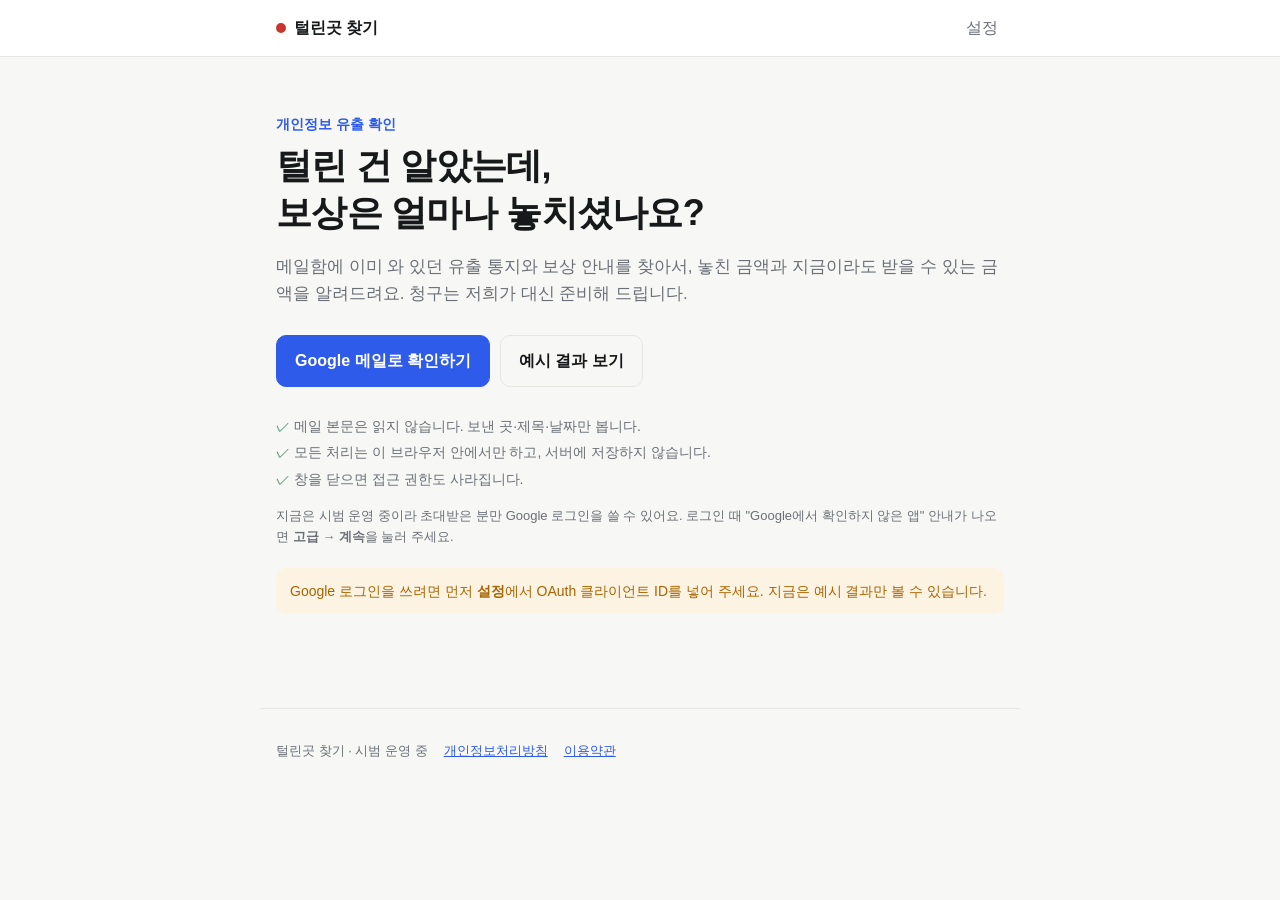
==== index.html @ cf5280b8 "털린곳 찾기 시범 운영판 Co-Authored-By: Claude Opus 5.5 <noreply@anthropic.com>" ====
<!doctype html>
<html lang="ko">
<head>
  <meta charset="utf-8" />
  <meta name="viewport" content="width=device-width, initial-scale=1" />
  <title>털린곳 찾기</title>
  <link rel="stylesheet" href="styles.css" />
  <script src="config.js"></script>
  <script src="breaches.js"></script>
  <script src="https://accounts.google.com/gsi/client" async defer></script>
</head>
<body>
  <header class="top">
    <div class="wrap top-inner">
      <div class="brand"><span class="dot"></span>털린곳 찾기</div>
      <button class="link" id="btn-settings" type="button">설정</button>
    </div>
  </header>

  <main class="wrap">
    <!-- 시작 화면 -->
    <section id="view-start" class="hero">
      <p class="eyebrow">개인정보 유출 확인</p>
      <h1>털린 건 알았는데,<br />보상은 얼마나 놓치셨나요?</h1>
      <p class="lead">메일함에 이미 와 있던 유출 통지와 보상 안내를 찾아서, 놓친 금액과 지금이라도 받을 수 있는 금액을 알려드려요. 청구는 저희가 대신 준비해 드립니다.</p>
      <div class="cta">
        <button class="btn primary" id="btn-google" type="button">Google 메일로 확인하기</button>
        <button class="btn ghost" id="btn-demo" type="button">예시 결과 보기</button>
      </div>
      <ul class="promise">
        <li>메일 본문은 읽지 않습니다. 보낸 곳·제목·날짜만 봅니다.</li>
        <li>모든 처리는 이 브라우저 안에서만 하고, 서버에 저장하지 않습니다.</li>
        <li>창을 닫으면 접근 권한도 사라집니다.</li>
      </ul>
      <p class="trial">지금은 시범 운영 중이라 초대받은 분만 Google 로그인을 쓸 수 있어요. 로그인 때 "Google에서 확인하지 않은 앱" 안내가 나오면 <b>고급 → 계속</b>을 눌러 주세요.</p>
      <p class="warn" id="setup-warn" hidden>Google 로그인을 쓰려면 먼저 <b>설정</b>에서 OAuth 클라이언트 ID를 넣어 주세요. 지금은 예시 결과만 볼 수 있습니다.</p>
    </section>

    <!-- 진행 화면 -->
    <section id="view-progress" hidden>
      <h2>메일함을 확인하고 있어요</h2>
      <div class="bar"><div class="bar-fill" id="bar-fill"></div></div>
      <p class="muted" id="progress-text">준비 중…</p>
    </section>

    <!-- 결과 화면 -->
    <section id="view-result" hidden>
      <div class="summary" id="summary"></div>
      <div id="groups"></div>
      <p class="fine">사건 정보는 샘플 데이터입니다. "가입돼 있었음"은 사고 전에 그 서비스의 메일을 받은 기록이 있다는 뜻이며, 실제 유출 대상인지는 각 회사의 조회 서비스로 확인해야 합니다.</p>
      <button class="btn ghost" id="btn-again" type="button">처음으로</button>
    </section>
  </main>

  <!-- 설정 -->
  <dialog id="dlg-settings">
    <form method="dialog" class="dlg">
      <h3>설정</h3>
      <label for="in-name">문의 메일에 쓸 이름</label>
      <input id="in-name" type="text" placeholder="홍길동" autocomplete="name" />
      <p class="muted small">이름은 이 브라우저에만 저장됩니다.</p>
      <div id="client-box">
        <label for="in-client">Google OAuth 클라이언트 ID (개발용)</label>
        <input id="in-client" type="text" placeholder="xxxx.apps.googleusercontent.com" autocomplete="off" />
      </div>
      <div class="dlg-actions">
        <button class="btn ghost" value="cancel">닫기</button>
        <button class="btn primary" id="btn-save" value="save">저장</button>
      </div>
    </form>
  </dialog>

  <!-- 청구 도움 -->
  <dialog id="dlg-help">
    <div class="dlg wide">
      <div class="dlg-top">
        <div>
          <h3 id="help-title">문의 메일을 보낼게요</h3>
          <p class="muted small" id="help-from"></p>
        </div>
        <button class="link" id="btn-help-close" type="button" aria-label="닫기">닫기</button>
      </div>
      <p class="small">각 회사에 <b>개인정보 열람 요구</b>(법정 회신 기한 10일)와 보상 문의를 함께 보냅니다. 회신이 오면 '내 문의 현황'에서 알려드리고, 기한이 지나면 신고까지 도와드려요.</p>
      <div id="step-bar" class="step-bar" hidden></div>
      <div id="mail-list"></div>
      <div class="dlg-actions" id="help-actions">
        <button class="btn ghost" id="btn-step" type="button">하나씩 확인하며 보내기</button>
        <button class="btn primary" id="btn-send-all" type="button">한 번에 모두 보내기</button>
      </div>
      <div class="dlg-actions" id="step-actions" hidden>
        <button class="btn ghost" id="btn-skip" type="button">건너뛰기</button>
        <button class="btn primary" id="btn-send-one" type="button">이 메일 보내기</button>
      </div>
    </div>
  </dialog>

  <footer class="foot wrap">
    <span>털린곳 찾기 · 시범 운영 중</span>
    <a href="privacy.html">개인정보처리방침</a>
    <a href="terms.html">이용약관</a>
  </footer>

  <div class="toast" id="toast" hidden></div>
  <script src="app.js"></script>
</body>
</html>
---- styles.css ----
:root {
  --bg: #f7f7f5;
  --surface: #ffffff;
  --text: #17181a;
  --muted: #6b6f76;
  --line: #e5e5e2;
  --accent: #2f5bea;
  --accent-ink: #ffffff;
  --red: #c8372d;
  --red-bg: #fdeceb;
  --amber: #a86400;
  --amber-bg: #fdf3e2;
  --green: #1f7a4d;
  --green-bg: #e7f5ee;
  --gray-bg: #f0f0ee;
  --radius: 12px;
}
@media (prefers-color-scheme: dark) {
  :root {
    --bg: #121315;
    --surface: #1b1c1f;
    --text: #ecedee;
    --muted: #9a9ea6;
    --line: #2c2e33;
    --accent: #6b8cff;
    --accent-ink: #0d0f14;
    --red: #ff8077;
    --red-bg: #3a1d1b;
    --amber: #f0b45a;
    --amber-bg: #34280f;
    --green: #6fd3a0;
    --green-bg: #15301f;
    --gray-bg: #24262a;
  }
}
* { box-sizing: border-box; }
body {
  margin: 0;
  background: var(--bg);
  color: var(--text);
  font-family: "Pretendard", -apple-system, BlinkMacSystemFont, "Apple SD Gothic Neo", "Noto Sans KR", sans-serif;
  line-height: 1.6;
  -webkit-font-smoothing: antialiased;
}
.wrap { max-width: 760px; margin: 0 auto; padding: 0 16px; }
.top { border-bottom: 1px solid var(--line); background: var(--surface); }
.top-inner { display: flex; align-items: center; justify-content: space-between; height: 56px; }
.brand { font-weight: 700; display: flex; align-items: center; gap: 8px; }
.dot { width: 10px; height: 10px; border-radius: 50%; background: var(--red); }
.link { background: none; border: 0; color: var(--muted); cursor: pointer; font: inherit; }

.hero { padding: 56px 0 40px; }
.eyebrow { color: var(--accent); font-weight: 600; font-size: 14px; margin: 0 0 8px; }
h1 { font-size: clamp(26px, 5vw, 36px); line-height: 1.3; margin: 0 0 16px; letter-spacing: -0.02em; }
h2 { font-size: 20px; margin: 40px 0 16px; }
.lead { color: var(--muted); font-size: 17px; margin: 0 0 28px; }
.cta { display: flex; gap: 10px; flex-wrap: wrap; }
.btn { font: inherit; font-weight: 600; border-radius: 10px; padding: 12px 18px; cursor: pointer; border: 1px solid var(--line); background: var(--surface); color: var(--text); }
.btn.primary { background: var(--accent); color: var(--accent-ink); border-color: var(--accent); }
.btn.ghost { background: transparent; }
.btn.small { padding: 6px 10px; font-size: 13px; }
.promise { margin: 28px 0 0; padding: 0; list-style: none; color: var(--muted); font-size: 14px; }
.promise li { padding-left: 18px; position: relative; margin: 4px 0; }
.promise li::before { content: "✓"; position: absolute; left: 0; color: var(--green); }
.warn { margin-top: 20px; padding: 12px 14px; border-radius: 10px; background: var(--amber-bg); color: var(--amber); font-size: 14px; }
.muted { color: var(--muted); }
.small { font-size: 13px; }

.bar { height: 8px; border-radius: 4px; background: var(--gray-bg); overflow: hidden; }
.bar-fill { height: 100%; width: 0; background: var(--accent); transition: width .3s; }

.summary { padding: 32px 0 8px; }
.summary h1 { margin-bottom: 12px; }
.stats { display: grid; grid-template-columns: repeat(3, 1fr); gap: 10px; margin-top: 20px; }
.stat { background: var(--surface); border: 1px solid var(--line); border-radius: var(--radius); padding: 14px; }
.stat b { display: block; font-size: 26px; line-height: 1.2; }
.stat span { color: var(--muted); font-size: 13px; }

.group h2 { display: flex; align-items: baseline; gap: 8px; }
.group h2 small { color: var(--muted); font-weight: 400; font-size: 14px; }
.card { background: var(--surface); border: 1px solid var(--line); border-radius: var(--radius); padding: 16px; margin-bottom: 10px; }
.card-head { display: flex; justify-content: space-between; gap: 10px; align-items: flex-start; }
.card-title { font-weight: 700; font-size: 17px; }
.card-sub { color: var(--muted); font-size: 13px; }
.tag { font-size: 12px; font-weight: 600; padding: 3px 8px; border-radius: 999px; white-space: nowrap; }
.tag.red { background: var(--red-bg); color: var(--red); }
.tag.amber { background: var(--amber-bg); color: var(--amber); }
.tag.green { background: var(--green-bg); color: var(--green); }
.tag.gray { background: var(--gray-bg); color: var(--muted); }
.evidence { margin: 10px 0 0; font-size: 14px; }
.evidence .q { color: var(--muted); }
.items { font-size: 14px; margin: 6px 0 0; }
.comp { margin-top: 10px; padding: 10px 12px; border-radius: 8px; font-size: 14px; }
.comp.open { background: var(--green-bg); color: var(--green); }
.comp.closed { background: var(--gray-bg); color: var(--muted); }
.todo { margin: 10px 0 0; padding-left: 18px; font-size: 14px; }
.actions { display: flex; gap: 8px; flex-wrap: wrap; margin-top: 12px; }
.fine { color: var(--muted); font-size: 13px; margin: 28px 0 16px; }

dialog { border: 1px solid var(--line); border-radius: var(--radius); background: var(--surface); color: var(--text); padding: 0; width: min(480px, calc(100vw - 32px)); }
dialog::backdrop { background: rgba(0,0,0,.35); }
.dlg { padding: 20px; }
.dlg h3 { margin: 0 0 12px; }
.dlg label { font-weight: 600; font-size: 14px; }
.dlg input { width: 100%; font: inherit; padding: 10px 12px; margin: 6px 0; border-radius: 8px; border: 1px solid var(--line); background: var(--bg); color: var(--text); }
.dlg-actions { display: flex; justify-content: flex-end; gap: 8px; margin-top: 12px; }

.hero-money { display: grid; grid-template-columns: 1fr 1fr; gap: 12px; margin-top: 12px; }
.hm { border-radius: 16px; padding: 20px; border: 1px solid var(--line); background: var(--surface); }
.hm.missed { background: var(--red-bg); border-color: transparent; }
.hm.claim { background: var(--green-bg); border-color: transparent; }
.hm-label { font-size: 14px; font-weight: 600; }
.hm.missed .hm-label, .hm.missed .hm-num { color: var(--red); }
.hm.claim .hm-label, .hm.claim .hm-num { color: var(--green); }
.hm-num { display: block; font-size: clamp(30px, 6vw, 40px); line-height: 1.2; margin: 6px 0 8px; letter-spacing: -0.02em; }
.hm-num small { font-size: 16px; font-weight: 600; }
.hm p { margin: 0 0 10px; font-size: 14px; color: var(--text); opacity: .8; }
.chips { list-style: none; margin: 0; padding: 0; font-size: 14px; }
.chips li { padding: 4px 0; border-top: 1px solid rgba(0,0,0,.06); }
.chips li span { color: var(--muted); font-size: 12px; }
.why summary { cursor: pointer; list-style: none; display: flex; align-items: baseline; gap: 6px; }
.why summary::-webkit-details-marker { display: none; }
.why-hint { margin-left: auto; font-size: 12px; color: var(--green); }
.why-hint::after { content: " ▾"; }
.why[open] .why-hint::after { content: " ▴"; }
.why-basis { margin: 6px 0 4px !important; font-weight: 600; font-size: 13px !important; color: var(--green) !important; opacity: 1 !important; }
.why ul { margin: 0 0 6px; padding-left: 18px; font-size: 13px; color: var(--text); opacity: .85; }
.why ul li { border: 0; padding: 2px 0; }
.help { display: flex; gap: 16px; align-items: center; justify-content: space-between; margin-top: 12px; padding: 18px 20px; border-radius: 16px; background: var(--surface); border: 1px solid var(--line); }
.help p { margin: 4px 0 0; color: var(--muted); font-size: 14px; }
.help .btn { white-space: nowrap; }
.money { margin: 10px 0 0; display: grid; gap: 6px; }
.mrow { display: grid; grid-template-columns: auto auto 1fr; gap: 10px; align-items: baseline; padding: 8px 12px; border-radius: 8px; font-size: 14px; }
.mrow b { font-size: 16px; }
.mrow em { font-style: normal; color: var(--muted); font-size: 13px; }
.mrow.missed { background: var(--red-bg); }
.mrow.missed span, .mrow.missed b { color: var(--red); }
.mrow.claim, .mrow.open { background: var(--green-bg); }
.mrow.claim span, .mrow.claim b, .mrow.open span, .mrow.open b { color: var(--green); }
.steps { padding-left: 18px; margin: 0 0 16px; font-size: 14px; }
.steps li { margin: 6px 0; }
.steps b { margin-right: 4px; }
@media (max-width: 600px) {
  .hero-money { grid-template-columns: 1fr; }
  .help { flex-direction: column; align-items: stretch; }
  .mrow { grid-template-columns: 1fr; gap: 2px; }
}

#dlg-help { width: min(720px, calc(100vw - 32px)); max-height: calc(100vh - 48px); }
.dlg.wide { display: flex; flex-direction: column; gap: 10px; }
.dlg-top { display: flex; justify-content: space-between; align-items: flex-start; gap: 12px; }
.dlg-top h3 { margin: 0; }
.dlg-top p { margin: 2px 0 0; }
#help-actions, #step-actions { position: sticky; bottom: 0; background: var(--surface); padding: 12px 0 4px; margin: 0; border-top: 1px solid var(--line); }
.step-bar { font-size: 13px; font-weight: 600; color: var(--accent); }
#mail-list { display: grid; gap: 8px; }
.draft { border: 1px solid var(--line); border-radius: 10px; padding: 10px 14px; background: var(--bg); }
.draft summary { cursor: pointer; display: flex; gap: 8px; align-items: center; flex-wrap: wrap; }
.draft.sent { opacity: .7; }
.draft label { display: block; font-size: 12px; font-weight: 600; color: var(--muted); margin-top: 10px; }
.draft input, .draft textarea { width: 100%; font: inherit; font-size: 14px; padding: 8px 10px; margin-top: 4px; border-radius: 8px; border: 1px solid var(--line); background: var(--surface); color: var(--text); }
.draft textarea { resize: vertical; line-height: 1.6; }

.tracker { margin-top: 8px; }
.tracker h2 { display: flex; align-items: center; gap: 8px; }
.tracker .new { background: var(--green-bg); color: var(--green); font-size: 13px; font-weight: 600; padding: 2px 8px; border-radius: 999px; }
.trow { background: var(--surface); border: 1px solid var(--line); border-radius: var(--radius); padding: 14px 16px; margin-bottom: 8px; }
.trow .evidence { margin-top: 8px; }
a.btn { text-decoration: none; display: inline-block; }

.trial { margin-top: 16px; font-size: 13px; color: var(--muted); }
.foot { display: flex; gap: 16px; flex-wrap: wrap; padding: 32px 16px 40px; font-size: 13px; color: var(--muted); border-top: 1px solid var(--line); margin-top: 40px; }
.foot a, .doc a { color: var(--accent); }
a.brand { color: var(--text); text-decoration: none; }
.doc { padding-bottom: 48px; }
.doc h1 { margin-top: 40px; }
.doc h2 { font-size: 18px; margin: 32px 0 10px; }
.doc p, .doc li { font-size: 15px; }
.doc table { width: 100%; border-collapse: collapse; font-size: 14px; display: block; overflow-x: auto; }
.doc th, .doc td { border: 1px solid var(--line); padding: 8px 10px; text-align: left; vertical-align: top; }
.doc th { background: var(--gray-bg); }

.toast { position: fixed; left: 50%; bottom: 24px; transform: translateX(-50%); background: var(--text); color: var(--bg); padding: 10px 16px; border-radius: 10px; font-size: 14px; }

@media (max-width: 520px) {
  .stats { grid-template-columns: 1fr; }
  .card-head { flex-direction: column; }
}
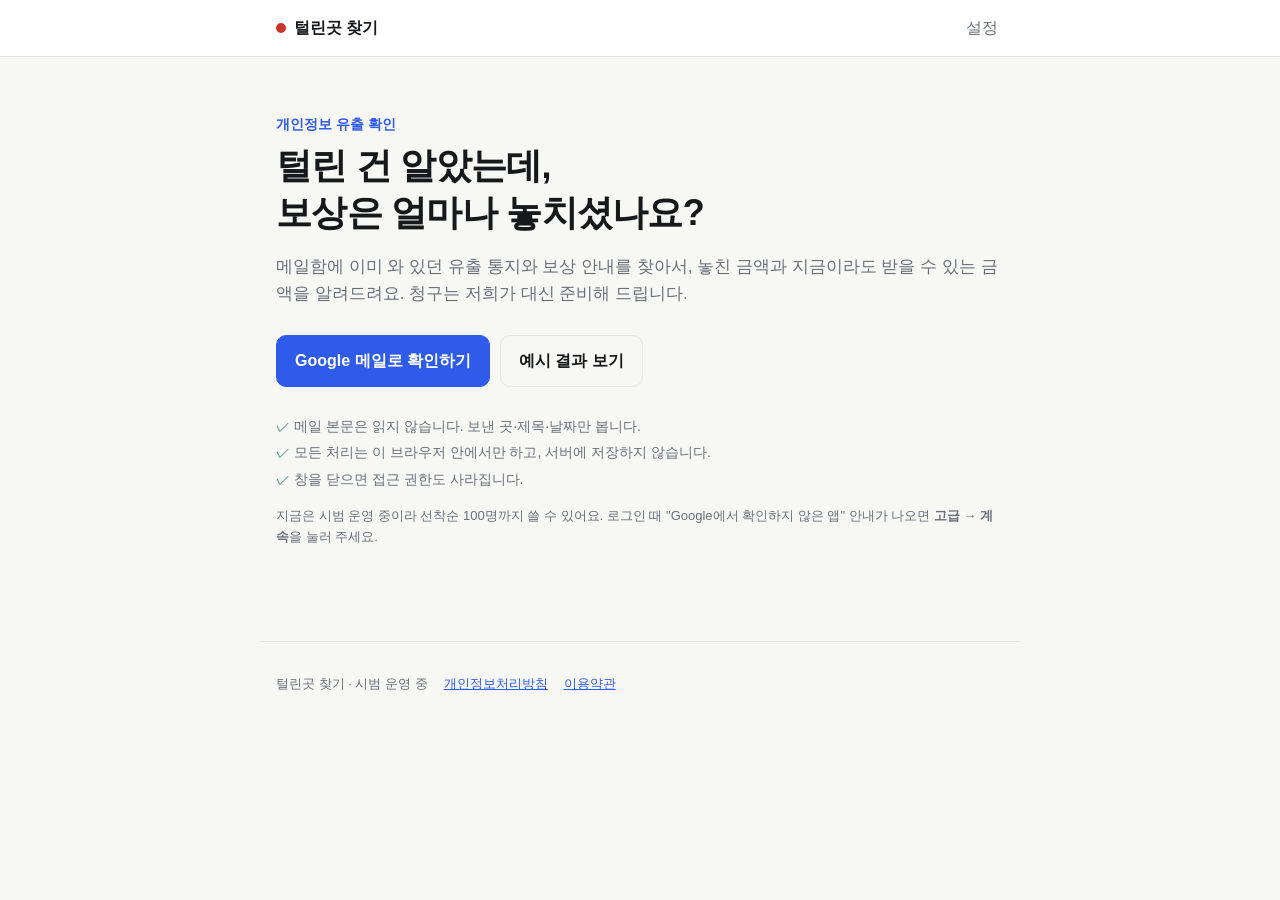
==== commit 5b1897ab: "공개 시범 운영 안내 문구 Co-Authored-By: Claude Opus 5.5 <noreply@anthropic.com>" ====
--- a/index.html
+++ b/index.html
@@ -32,7 +32,7 @@
         <li>모든 처리는 이 브라우저 안에서만 하고, 서버에 저장하지 않습니다.</li>
         <li>창을 닫으면 접근 권한도 사라집니다.</li>
       </ul>
-      <p class="trial">지금은 시범 운영 중이라 초대받은 분만 Google 로그인을 쓸 수 있어요. 로그인 때 "Google에서 확인하지 않은 앱" 안내가 나오면 <b>고급 → 계속</b>을 눌러 주세요.</p>
+      <p class="trial">지금은 시범 운영 중이라 선착순 100명까지 쓸 수 있어요. 로그인 때 "Google에서 확인하지 않은 앱" 안내가 나오면 <b>고급 → 계속</b>을 눌러 주세요.</p>
       <p class="warn" id="setup-warn" hidden>Google 로그인을 쓰려면 먼저 <b>설정</b>에서 OAuth 클라이언트 ID를 넣어 주세요. 지금은 예시 결과만 볼 수 있습니다.</p>
     </section>
 
